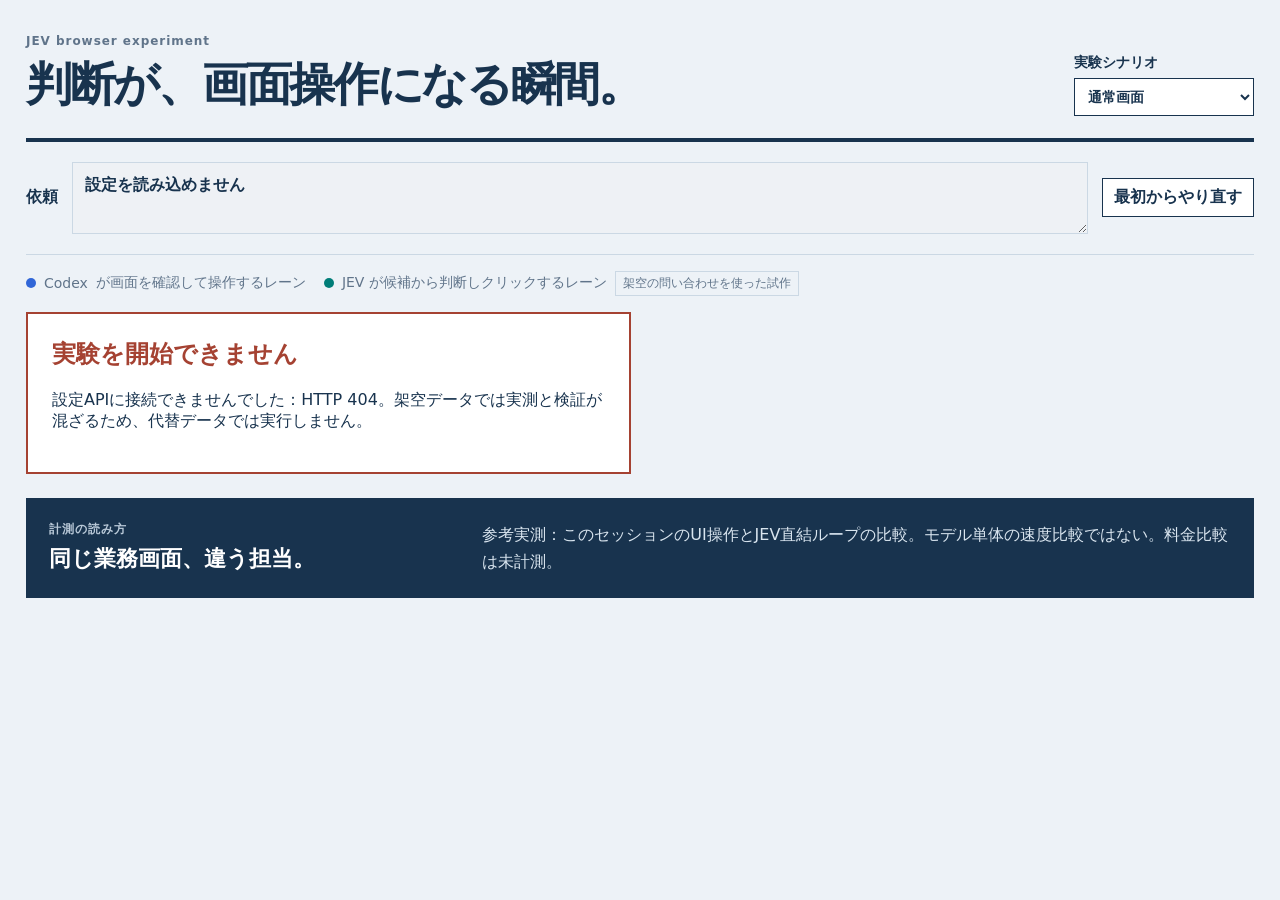
==== index.html @ 9bc9b6b1 "jev-demo: JEV入門（jev/no01）の自作デモ一式" ====
<!doctype html>
<html lang="ja">
<head>
  <meta charset="utf-8">
  <meta name="viewport" content="width=device-width,initial-scale=1">
  <title>JEV 操作比較デスク</title>
  <link rel="stylesheet" href="style.css">
</head>
<body>
  <main class="shell">
    <header class="masthead">
      <div><p class="kicker">JEV browser experiment</p><h1>判断が、画面操作になる瞬間。</h1></div>
      <div class="scenario-wrap"><label for="scenario">実験シナリオ</label><select id="scenario"><option value="normal">通常画面</option><option value="changed">配置・表記を変更</option><option value="missing">該当案件なし</option></select></div>
    </header>

    <section class="goal-bar" aria-label="依頼">
      <label for="goal">依頼</label>
      <textarea id="goal" rows="2">未対応の問い合わせから、ログインできず困っている件を探して、担当を技術担当に変更して保存してください。該当なしなら変更せず終了してください。</textarea>
      <button id="reset" class="quiet">最初からやり直す</button>
    </section>

    <section class="legend"><span class="dot codex-dot"></span><span class="legend-op">Codex</span> が画面を確認して操作するレーン <span class="dot jev-dot"></span>JEV が候補から判断しクリックするレーン <span class="fixture-note">架空の問い合わせを使った試作</span></section>
    <section id="lanes" class="lanes" aria-label="比較画面"></section>

    <section class="evidence">
      <div class="evidence-title"><p class="kicker">計測の読み方</p><h2>同じ業務画面、違う担当。</h2></div>
      <p>参考実測：このセッションのUI操作とJEV直結ループの比較。モデル単体の速度比較ではない。料金比較は未計測。</p>
    </section>
  </main>
  <template id="lane-template">
    <article class="lane">
      <div class="done-banner"></div>
      <header class="lane-head"><div><p class="lane-kind"></p><h2 class="lane-title"></h2></div><span class="run-state">待機中</span></header>
      <div class="lane-toolbar"><div class="metric"><span>操作タイマー</span><strong class="wall-time">0.0 秒</strong></div><div class="metric"><span class="request-label">操作数</span><strong class="request-count">0</strong></div><button class="primary start"></button><button class="quiet stop" disabled>停止</button></div>
      <div class="spotlight"><span class="who"></span><b class="what"></b></div>
      <ol class="steps"></ol>
      <div class="work-area"></div>
      <div class="verify-row"><button class="verify">結果を確認</button><output class="verification">まだ確認していません</output></div>
      <div class="log-wrap"><h3>操作ログ</h3><ol class="log" aria-live="polite"></ol></div>
    </article>
  </template>
  <script src="app.js"></script>
</body>
</html>
---- style.css ----
:root { --ink:#18334e; --paper:#fff; --mist:#edf2f7; --rule:#cbd8e4; --codex:#3166d7; --jev:#007d78; --warn:#a54232; --muted:#60748a; font-family: "Hiragino Sans", "Yu Gothic", "Noto Sans JP", system-ui, sans-serif; color:var(--ink); background:var(--mist); }
* { box-sizing:border-box } body { margin:0; min-width:320px; } button, select, textarea { font:inherit; } button { cursor:pointer; } button:focus-visible, select:focus-visible, textarea:focus-visible { outline:3px solid #e0b62e; outline-offset:2px; }
.shell { max-width:1440px; margin:auto; padding:34px 26px 48px; }.masthead { display:flex; align-items:end; justify-content:space-between; gap:24px; border-bottom:4px solid var(--ink); padding-bottom:22px; }.kicker { margin:0 0 6px; color:var(--muted); font-size:12px; font-weight:700; letter-spacing:.08em; }.masthead h1 { margin:0; font-size:clamp(28px,4vw,46px); letter-spacing:-.05em; }.scenario-wrap { display:grid; gap:6px; font-weight:700; font-size:14px; }.scenario-wrap select { min-width:180px; padding:9px; border:1px solid var(--ink); background:white; color:var(--ink); }
.goal-bar { display:grid; grid-template-columns:auto minmax(0,1fr) auto; gap:14px; align-items:center; padding:20px 0; border-bottom:1px solid var(--rule); font-weight:700; }.goal-bar textarea { resize:vertical; padding:10px 12px; border:1px solid var(--rule); line-height:1.55; color:var(--ink); }.legend { padding:16px 0; font-size:14px; color:var(--muted); display:flex; gap:8px; align-items:center; flex-wrap:wrap; }.dot { width:10px; height:10px; border-radius:50%; display:inline-block; margin-left:10px; }.dot:first-child { margin-left:0 }.codex-dot { background:var(--codex) }.jev-dot { background:var(--jev) }
.lanes { display:grid; grid-template-columns:1fr 1fr; gap:18px; align-items:start; }.lane { background:var(--paper); border:1px solid var(--rule); border-top:6px solid var(--accent); min-width:0; }.lane-head { display:flex; justify-content:space-between; gap:12px; padding:18px 18px 12px; }.lane-kind { margin:0 0 3px; color:var(--accent); font-size:13px; font-weight:800; }.lane h2 { margin:0; font-size:23px; letter-spacing:-.03em; }.run-state { font-size:13px; font-weight:700; background:var(--mist); padding:5px 8px; height:max-content; }.lane-toolbar { display:flex; gap:8px; align-items:stretch; padding:0 18px 16px; border-bottom:1px solid var(--rule); }.metric { min-width:83px; border-left:3px solid var(--accent); padding:1px 0 1px 7px; }.metric span { display:block; color:var(--muted); font-size:11px; }.metric strong { font-size:15px; }.primary, .quiet, .verify { border:1px solid var(--ink); padding:8px 11px; background:#fff; color:var(--ink); font-weight:700; }.primary { background:var(--accent); border-color:var(--accent); color:white; margin-left:auto; }.quiet:hover,.verify:hover { background:var(--mist) } button:disabled { opacity:.45; cursor:not-allowed; }
.work-area { padding:16px 18px; min-height:355px; }.view-title { display:flex; justify-content:space-between; align-items:baseline; gap:8px; margin-bottom:10px; }.view-title h3 { margin:0; font-size:17px; }.view-title p { margin:0; font-size:12px; color:var(--muted); }.filters { display:flex; gap:6px; margin-bottom:12px; }.action { border:1px solid var(--rule); background:white; padding:7px 9px; font-weight:650; font-size:13px; color:var(--ink); }.action.active { border-color:var(--accent); background:color-mix(in srgb, var(--accent) 10%, white); }.ticket-list { list-style:none; margin:0; padding:0; border-top:1px solid var(--rule); }.ticket { width:100%; text-align:left; border:0; border-bottom:1px solid var(--rule); background:white; padding:11px 4px; color:var(--ink); }.ticket:hover { background:var(--mist) }.ticket b,.ticket small { display:block; }.ticket small { margin-top:3px; color:var(--muted); }.status { font-size:11px; font-weight:700; padding:3px 6px; background:var(--mist); }.ticket-line { display:flex; justify-content:space-between; gap:8px; }.detail { display:grid; gap:14px; }.detail h3 { margin:0; font-size:20px; }.detail p { margin:0; line-height:1.7; }.detail dl { margin:0; display:grid; grid-template-columns:max-content 1fr; gap:8px; padding:12px; background:var(--mist); }.detail dt { color:var(--muted); }.detail dd { margin:0; font-weight:700; }.assign { display:flex; flex-wrap:wrap; gap:7px; }.save-row { display:flex; justify-content:space-between; gap:8px; border-top:1px solid var(--rule); padding-top:14px; }.message { padding:16px; color:var(--muted); background:var(--mist); text-align:center; }.verify-row { display:flex; align-items:center; gap:10px; padding:12px 18px; background:var(--mist); border-top:1px solid var(--rule); }.verification { font-weight:700; font-size:14px; }.verification.success { color:var(--jev) }.verification.fail { color:var(--warn) }.log-wrap { border-top:1px solid var(--rule); padding:13px 18px 17px; }.log-wrap h3 { font-size:13px; margin:0 0 7px; }.log { list-style:none; padding:0; margin:0; display:grid; gap:5px; max-height:140px; overflow:auto; }.log li { border-left:3px solid var(--accent); padding:4px 7px; background:var(--mist); font-size:12px; }.log time { color:var(--muted); margin-right:6px; }.empty-log { color:var(--muted); border:0!important; background:transparent!important; }
.evidence { margin-top:24px; background:var(--ink); color:white; display:grid; grid-template-columns:minmax(260px, .7fr) 1.3fr; gap:30px; padding:23px; }.evidence .kicker { color:#b9c9d8 }.evidence h2 { margin:0; font-size:22px; }.evidence p:last-child { margin:0; line-height:1.7; color:#d9e5ef; }.fixture-note { border:1px solid var(--rule); padding:3px 7px; font-size:12px; }.action.selected,.ticket.selected { box-shadow:inset 4px 0 0 var(--accent); background:color-mix(in srgb, var(--accent) 12%, white); }.jev-choice { outline:3px solid #e0b62e; outline-offset:2px; }.api-error { background:white; border:2px solid var(--warn); padding:24px; }.api-error h2 { margin-top:0; color:var(--warn); }
@media (max-width:850px) { .lanes { grid-template-columns:1fr; }.masthead { align-items:start; flex-direction:column; }.goal-bar { grid-template-columns:1fr; }.goal-bar .quiet { justify-self:start; }.evidence { grid-template-columns:1fr; gap:12px; } } @media (max-width:500px) { .shell { padding:20px 13px 34px; }.lane-toolbar { flex-wrap:wrap; }.primary { margin-left:0; }.work-area { min-height:330px; } } @media (prefers-reduced-motion:reduce) { * { scroll-behavior:auto!important; transition:none!important; } }

.ticket-preview { margin:5px 0; font-size:13px; line-height:1.5; font-weight:400; color:var(--ink); }
/* 見せ方の改善（表示のみ。.work-area の外に置き、JEVへ渡す観測テキストは不変） */
.lane-codex { background:color-mix(in srgb, var(--codex) 4%, white); } .lane-jev { background:color-mix(in srgb, var(--jev) 5%, white); }
.lane-kind { font-size:15px!important; } .metric strong.wall-time { font-size:30px; color:var(--accent); font-variant-numeric:tabular-nums; }
.spotlight { margin:12px 18px 0; padding:12px 14px; border:2px solid var(--accent); background:white; display:grid; gap:2px; min-height:70px; }
.spotlight .who { color:var(--accent); font-size:13px; font-weight:800; } .spotlight .what { font-size:22px; letter-spacing:-.02em; }
.steps { list-style:none; margin:12px 18px 0; padding:0 0 14px; display:grid; grid-template-columns:repeat(4,1fr); gap:6px; border-bottom:1px solid var(--rule); }
.steps li { border:1px solid var(--rule); background:white; padding:7px 8px; display:grid; gap:1px; opacity:.55; transition:all .15s; }
.steps li.on { opacity:1; border-color:var(--accent); background:var(--accent); color:white; }
.steps .n { font-size:11px; font-weight:800; } .steps .s { font-weight:800; font-size:14px; } .steps small { font-size:11px; }
.done-banner { display:none; } .lane.is-success .done-banner { display:block; background:var(--accent); color:white; font-weight:800; font-size:19px; padding:10px 18px; }
.pulse { animation:pulse .45s ease-out; } @keyframes pulse { from { box-shadow:0 0 0 4px #e0b62e; } to { box-shadow:0 0 0 0 transparent; } }
.log li { font-size:13px; }
.detail dt { white-space:nowrap; }
/* /ask（1回だけ聞く画面） */
.ask-grid { display:grid; grid-template-columns:1fr 1fr; gap:24px; margin-top:24px; } .ask-in, .ask-out { background:white; border:1px solid var(--rule); padding:20px; }
.ask-in label { font-weight:800; } .ask-in textarea { width:100%; margin:8px 0; padding:12px; font-size:20px; border:1px solid var(--rule); }
.ask-q { color:var(--muted); line-height:1.7; } .ask-send { margin-left:0!important; font-size:18px; padding:12px 20px; }
.ask-word { font-size:88px; font-weight:800; color:var(--jev); letter-spacing:-.03em; line-height:1.1; } .ask-meta { color:var(--muted); font-weight:700; margin:6px 0 14px; }
.ask-bars { list-style:none; padding:0; margin:0; display:grid; gap:6px; } .ask-bars li { display:grid; grid-template-columns:90px 1fr 50px; gap:8px; align-items:center; }
.ask-bars i { display:block; height:12px; background:linear-gradient(90deg,var(--jev) var(--p),var(--mist) var(--p)); }
.ask-raw { margin-top:20px; background:var(--ink); color:#e6eef5; padding:16px 20px; } .ask-raw .kicker { color:#b9c9d8; } .ask-raw pre { margin:0; white-space:pre-wrap; font-size:14px; }
.ask-shell { --accent:var(--jev); }
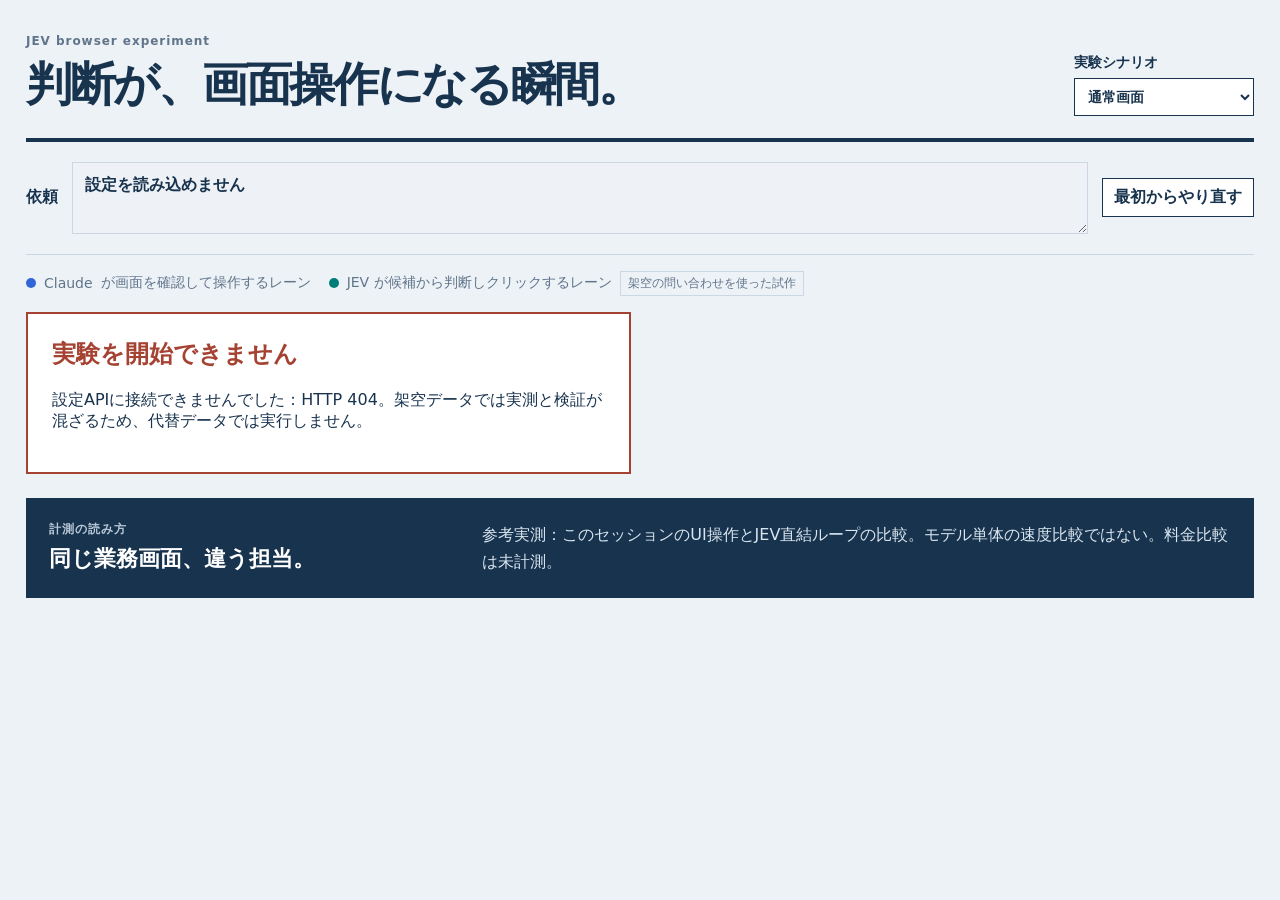
==== commit c22e8709: "レーン名を動画に合わせる: 右「JEV ＋ 実行コード」、左の既定「Claude」" ====
--- a/index.html
+++ b/index.html
@@ -19,7 +19,7 @@
       <button id="reset" class="quiet">最初からやり直す</button>
     </section>
 
-    <section class="legend"><span class="dot codex-dot"></span><span class="legend-op">Codex</span> が画面を確認して操作するレーン <span class="dot jev-dot"></span>JEV が候補から判断しクリックするレーン <span class="fixture-note">架空の問い合わせを使った試作</span></section>
+    <section class="legend"><span class="dot codex-dot"></span><span class="legend-op">Claude</span> が画面を確認して操作するレーン <span class="dot jev-dot"></span>JEV が候補から判断しクリックするレーン <span class="fixture-note">架空の問い合わせを使った試作</span></section>
     <section id="lanes" class="lanes" aria-label="比較画面"></section>
 
     <section class="evidence">
